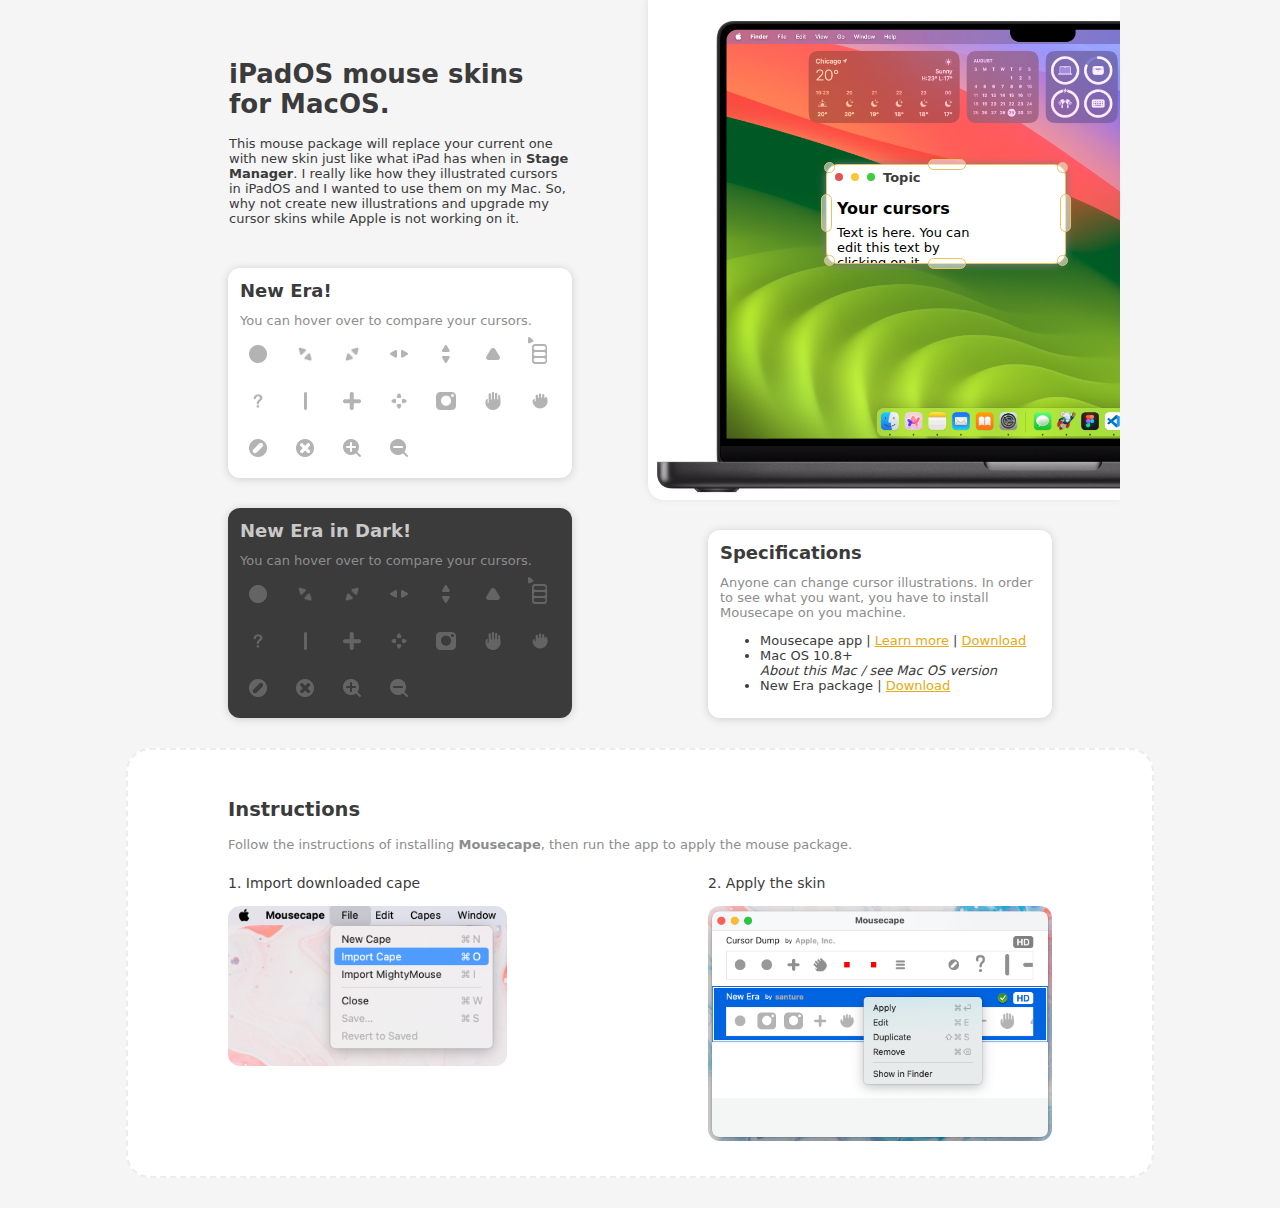
==== public/index.html @ 963faea1 "move to public" ====
<!DOCTYPE html>
<html lang="en">

<head>
  <meta charset="UTF-8">
  <meta name="viewport" content="width=device-width, initial-scale=1.0">
  <title>New Era - Mouse Package</title>
  <link rel="stylesheet" type="text/css" href="./resizable.css" />
</head>

<body>
  <div class="two-columns">
    <div class="column">
      <div class="empty-space-sm"></div>
      <div class="card-skeleton">
        <h1>iPadOS mouse skins for MacOS.</h1>
        <p>This mouse package will replace your current one with new skin just like what iPad has when in <strong>Stage Manager</strong>.
          I really like how they illustrated cursors in iPadOS and I wanted to use them on my Mac. So, why not create
          new illustrations and upgrade my cursor skins while Apple is not working on it. </p>
      </div>
      <div class="empty-space-sm"></div>
      <div class="card">
        <div class="card-title">New Era!</div>
        <div class="card-content">
          <p>You can hover over to compare your cursors.</p>
          <div id="light-icons">
          </div>
        </div>
      </div>
      <div class="empty-space-sm"></div>
      <div class="card dark">
        <div class="card-title">New Era in Dark!</div>
        <div class="card-content">
          <p>You can hover over to compare your cursors.</p>
          <div id="dark-icons">
          </div>
        </div>
      </div>
      <div class="empty-space-sm"></div>
    </div>
    <div class="column" id="">
      <div class="demo">
        <div class="screen" id="screen">
          <div class='resizable'>
            <div class='resizers'>
              <div class='resizer top-left'></div>
              <div class='resizer top'></div>
              <div class='resizer top-right'></div>
              <div class='resizer right'></div>
              <div class='resizer bottom-left'></div>
              <div class='resizer bottom'></div>
              <div class='resizer bottom-right'></div>
              <div class='resizer left'></div>
              <div class="note">
                <div class="note-header"><span class="red"></span><span class="yellow"></span><span
                    class="green"></span><span>Topic</span></div>
                <div class="note-content">
                  <div class="title">
                    <textarea rows="1">Your cursors</textarea>
                  </div>
                  <div> <textarea rows="3">Text is here. You can edit this text by clicking on it. </textarea></div>
                </div>
              </div>
            </div>
          </div>
        </div>
      </div>
      <div class="empty-space-sm"></div>
      <div class="card">
        <div class="card-title">Specifications</div>
        <div class="card-content">
          <div class="specifications">
            <p>Anyone can change cursor illustrations. In order to see what you want, you have to install Mousecape on
              you machine. </p>
            <ul>
              <li>
                <div>
                  Mousecape app | <a href="https://github.com/alexzielenski/Mousecape">Learn more</a> | <a
                    href="https://github.com/alexzielenski/Mousecape/releases">Download</a>
                </div>
              </li>
              <li>
                <div>
                  Mac OS 10.8+
                </div>
                <div>
                  <i>About this Mac / see Mac OS version</i>
                </div>
              </li>
              <li>
                New Era package | <a href="/capes/new-era.santure.cape">Download</a>
              </li>
            </ul>
          </div>
        </div>
      </div>
      <div class="empty-space-sm"></div>
    </div>
  </div>
  <div class="card-lg">
    <div class="card-header">
      <h2>Instructions</h2>
      <p>Follow the instructions of installing <strong>Mousecape</strong>, then run the app to apply the mouse package. </p>
      <br/>
    </div>
    <div class="two-columns">
      <div class="column">
        <div class="guide">
          <span>1. Import downloaded cape</span>
          <br/>
          <div>
            <img height="160" src="images/import.png"/>
          </div>
        </div>
      </div>
      <div class="column">
        <div class="guide">
          <span>2. Apply the skin</span>
          <br/>
          <div>
            <img width="344" src="images/apply.png"/>
          </div>
        </div>
      </div>
    </div>
  </div>
  <div class="empty-space-sm"></div>
  <script src="./resizable.js"></script>
  <script src="./icons.js"></script>
</body>

</html>
---- public/resizable.css ----
body,
html {
  background: #f5f5f5;
  color: #3b3b3b;
  margin: 0;
  padding: 0;
  box-sizing: 0;
  font-size: 13px;
  font-family: system-ui, -apple-system, BlinkMacSystemFont, 'Segoe UI', Roboto, Oxygen, Ubuntu, Cantarell, 'Open Sans', 'Helvetica Neue', sans-serif;
}

h4 {
  margin: 0;
}

.title textarea {
  font-size: 16px;
  font-weight: 600;

}

p,
textarea {
  font-size: 13px;
  margin: 0;
  font-family: system-ui, -apple-system, BlinkMacSystemFont, 'Segoe UI', Roboto, Oxygen, Ubuntu, Cantarell, 'Open Sans', 'Helvetica Neue', sans-serif;
}

textarea {
  border: none;
  appearance: none;
  resize: none;
  outline: none;
}

a {
  color: #e5aa14;
}

textarea::selection {
  background-color: #e8c26140;
  color: #e5aa14;
}

.note {
  overflow: hidden;
}
.note-header {
  height: 8px;
  display: inline-flex;
  gap: 8px;
  padding: 8px;
  width: 100%;    
  align-items: center;
  font-weight: 600;
}
.red, .yellow, .green {
  display: block;
  width: 8px;
  height: 8px;
  border-radius: 4px;
}
.red {
  background-color: #e55252;
}

.yellow {
  background-color: #ffc434;
}

.green {
  background-color: #3dcd3d;
}
.note-content {
  padding: 8px;
}
.resizable {
  width: 240px;
  height: 100px;
  position: absolute;
  top: 120px;
  left: 100px;
}

.resizable .resizers {
  width: 100%;
  height: 100%;
  border: 1px solid #e8c261;
  box-sizing: border-box;
  border-radius: 12px;
  overflow: hidden;
  box-shadow: 0 1px 8px #7b7b7b;
  background-color: white;
}

.resizable .resizers .resizer {
  border-radius: 9px;
  /*magic to turn square into circle*/
  background: rgba(255, 255, 255, 0.5);
  border: 1px solid #e8c261;
  position: absolute;
}

.resizer.top {
  left: 50%;
  top: -5px;
  width: 36px;
  height: 9px;
  cursor: ns-resize;
  transform: translate(-18px, 0px);
}

.resizer.right {
  right: -5px;
  bottom: 50%;
  width: 9px;
  height: 36px;
  cursor: ew-resize;
  transform: translate(0px, 18px);
}

.resizer.bottom {
  left: 50%;
  bottom: -5px;
  width: 36px;
  height: 9px;
  cursor: ns-resize;
  transform: translate(-18px, 0px);
}

.resizer.left {
  left: -5px;
  bottom: 50%;
  width: 9px;
  height: 36px;
  cursor: ew-resize;
  transform: translate(0px, 18px);
}

.resizer.top-right {
  right: -5px;
  top: -5px;
  width: 9px;
  height: 9px;
  cursor: nesw-resize;
  transform: translate(-3px, 3px);
}

.resizer.top-left {
  left: -5px;
  top: -5px;
  width: 9px;
  height: 9px;
  cursor: nwse-resize;
  transform: translate(3px, 3px);
}

.resizer.bottom-right {
  right: -5px;
  bottom: -5px;
  width: 9px;
  height: 9px;
  cursor: nwse-resize;
  transform: translate(-3px, -3px);
}

.resizer.bottom-left {
  left: -5px;
  bottom: -5px;
  width: 9px;
  height: 9px;
  cursor: nesw-resize;
  transform: translate(3px, -3px);
}

.moving-left {
  cursor: e-resize !important
}

.moving-right {
  cursor: w-resize !important
}

.moving-top {
  cursor: s-resize !important
}

.moving-bottom {
  cursor: n-resize !important
}

.moving-top-left {
  cursor: se-resize !important
}

.moving-top-right {
  cursor: sw-resize !important
}

.moving-bottom-left {
  cursor: ne-resize !important
}

.moving-bottom-right {
  cursor: nw-resize !important
}

.two-columns {
  display: flex;
  flex-direction: row;
  max-width: 960px;
  justify-content: center;
  flex-wrap: wrap;
  margin: auto;
}

.column {
  display: flex;
  flex-direction: column;
  min-width: 480px;
  width: 50%;
  overflow-x: auto;
}

.demo {
  height: 500px;
  background-image: url(./images/mbp-screen.png);
  background-repeat: no-repeat;
  background-size: 240%;
  background-position-x: 26%;
  border-bottom-left-radius: 16px;    
  box-shadow: 0 -2px 8px #dcdcdc;
  margin-left: 8px;
}

.screen {
  display: block;
  position: relative;
  width: 395px;
  height: 395px;
  top: 44px;
  left: 78px;
  overflow: hidden;
}
.card-skeleton {
  max-width: 342px;
  margin: auto;
}
.card {
  background-color: white;
  box-shadow: 0 1px 8px #cecece;
  padding: 12px;
  border-radius: 12px;
  max-width: 320px;
  width: 320px;
  margin: 0 auto;
}

.card.dark {
  background: #3b3b3b;
}

.card.dark {
  color: rgb(201, 201, 201);
}

.card p, .card-lg p {
  margin-bottom: 8px;
  color: rgb(141, 141, 141);
}

.card-title {
  font-size: 18px;
  margin-bottom: 12px;
  font-weight: 600;
}

.empty-space-sm {
  display: block;
  height: 30px;
}

.empty-space {
  display: block;
  height: 160px;
}

#light-icons,
#dark-icons {
  display: flex;
  flex-wrap: wrap;
  gap: 11px;
}

.icon {
  display: flex;
  align-items: center;
  justify-content: center;
}

.mouse-icon {
  width: 36px;
  height: 36px;
  display: flex;
  align-items: center;
  justify-content: center;
}

.one-column {
  width: 960px;
  margin: auto;
}

.row {
  display: inline-flex;
  margin: auto;
  width: 100%;
  justify-content: center;
  gap: 60px;
}
.card-lg {
  background-color: white;
  border-radius: 24px;
  width: 960px;
  margin: 0 auto;
  padding: 32px;
  border: 2px dashed #ececec;
}
.card-lg .card-header {
  width: calc(100% - 136px);
  margin: auto;
}
.guide {
  width: 344px;
  margin: 0 auto;
  display: flex;
  flex-direction: column;
  align-items: start;
  justify-content: flex-start;
}
.guide span {
  font-size: 14px;
}
.guide img{
  border-radius: 12px;
  max-width: 480px;
}
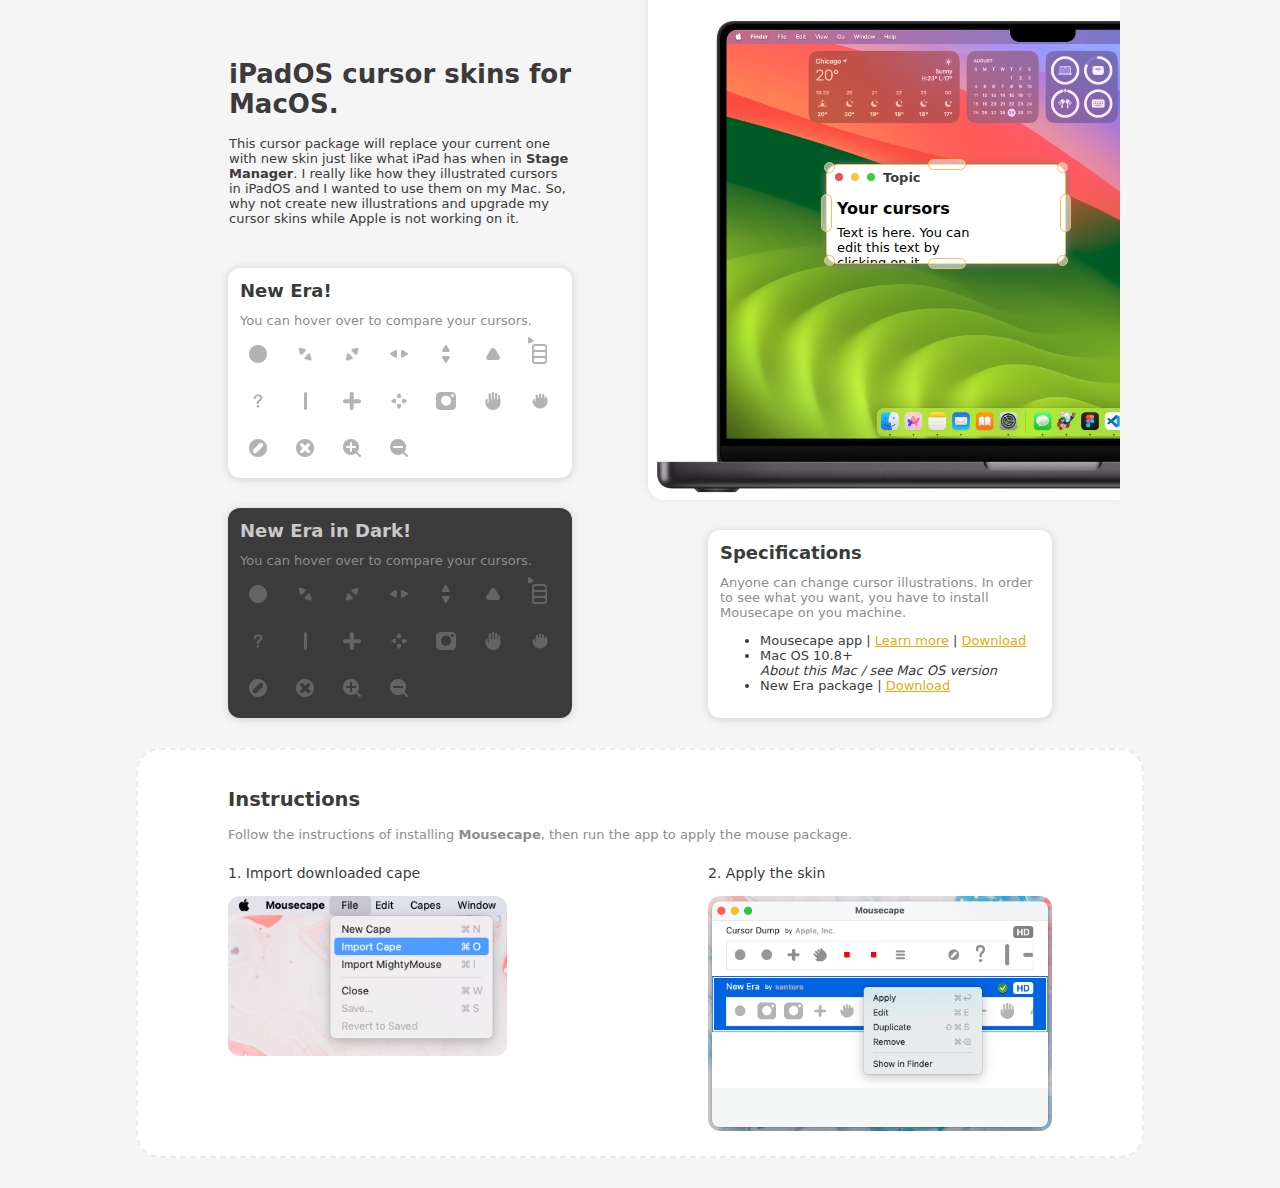
==== commit 8ea43396: "mobile responsive" ====
--- a/public/index.html
+++ b/public/index.html
@@ -13,8 +13,8 @@
     <div class="column">
       <div class="empty-space-sm"></div>
       <div class="card-skeleton">
-        <h1>iPadOS mouse skins for MacOS.</h1>
-        <p>This mouse package will replace your current one with new skin just like what iPad has when in <strong>Stage Manager</strong>.
+        <h1>iPadOS cursor skins for MacOS.</h1>
+        <p>This cursor package will replace your current one with new skin just like what iPad has when in <strong>Stage Manager</strong>.
           I really like how they illustrated cursors in iPadOS and I wanted to use them on my Mac. So, why not create
           new illustrations and upgrade my cursor skins while Apple is not working on it. </p>
       </div>
@@ -75,7 +75,7 @@
             <ul>
               <li>
                 <div>
-                  Mousecape app | <a href="https://github.com/alexzielenski/Mousecape">Learn more</a> | <a
+                  Mousecape app | <a target="_blank" href="https://github.com/alexzielenski/Mousecape">Learn more</a> | <a target="_blank"
                     href="https://github.com/alexzielenski/Mousecape/releases">Download</a>
                 </div>
               </li>
--- a/public/resizable.css
+++ b/public/resizable.css
@@ -6,8 +6,10 @@
   padding: 0;
   box-sizing: 0;
   font-size: 13px;
+  overflow-x: hidden;
   font-family: system-ui, -apple-system, BlinkMacSystemFont, 'Segoe UI', Roboto, Oxygen, Ubuntu, Cantarell, 'Open Sans', 'Helvetica Neue', sans-serif;
 }
+
 
 h4 {
   margin: 0;
@@ -212,6 +214,7 @@
   justify-content: center;
   flex-wrap: wrap;
   margin: auto;
+  overflow-x: hidden;
 }
 
 .column {
@@ -321,15 +324,16 @@
 .card-lg {
   background-color: white;
   border-radius: 24px;
-  width: 960px;
+  max-width: 960px;
   margin: 0 auto;
-  padding: 32px;
+  padding: 22px;
   border: 2px dashed #ececec;
 }
 .card-lg .card-header {
   width: calc(100% - 136px);
   margin: auto;
 }
+
 .guide {
   width: 344px;
   margin: 0 auto;
@@ -344,4 +348,11 @@
 .guide img{
   border-radius: 12px;
   max-width: 480px;
-}+}
+
+@media screen and (max-width: 600px) {
+  .card-lg .card-header {
+    width: calc(100%);
+    margin: auto;
+  }
+}
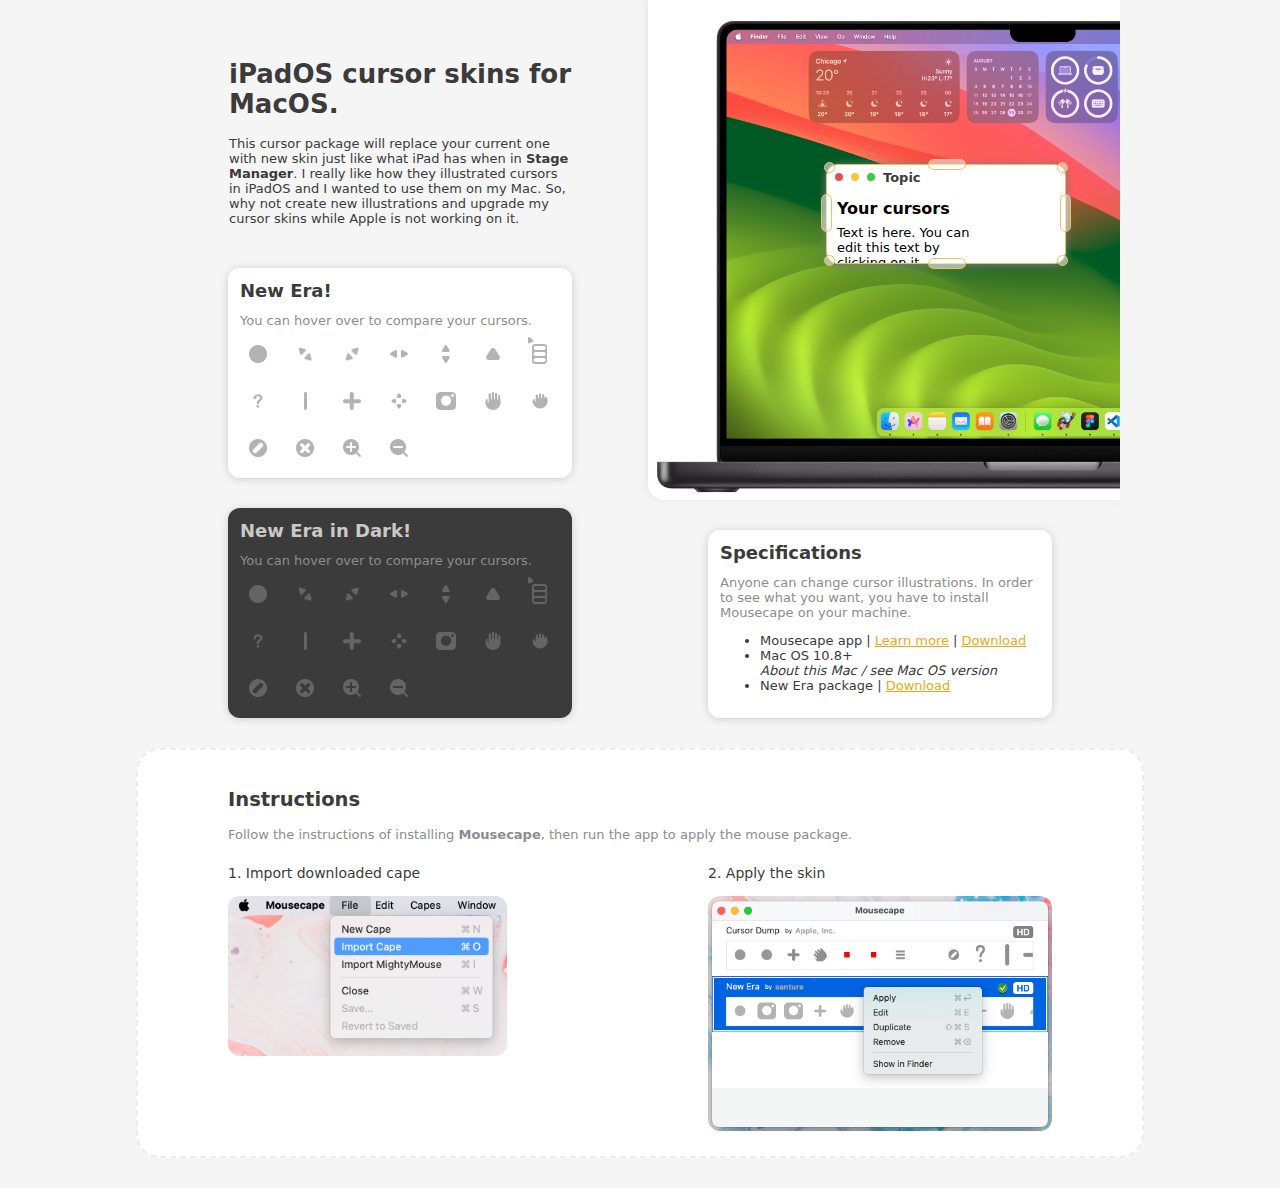
==== commit faaf43df: "Update index.html" ====
--- a/public/index.html
+++ b/public/index.html
@@ -71,7 +71,7 @@
         <div class="card-content">
           <div class="specifications">
             <p>Anyone can change cursor illustrations. In order to see what you want, you have to install Mousecape on
-              you machine. </p>
+              your machine. </p>
             <ul>
               <li>
                 <div>
@@ -88,7 +88,7 @@
                 </div>
               </li>
               <li>
-                New Era package | <a href="/capes/new-era.santure.cape">Download</a>
+                New Era package | <a download="new-era.santure.cape" href="./capes/new-era.santure.cape">Download</a>
               </li>
             </ul>
           </div>
--- a/public/resizable.css
+++ b/public/resizable.css
@@ -222,7 +222,7 @@
   flex-direction: column;
   min-width: 480px;
   width: 50%;
-  overflow-x: auto;
+  overflow-x: hidden;
 }
 
 .demo {
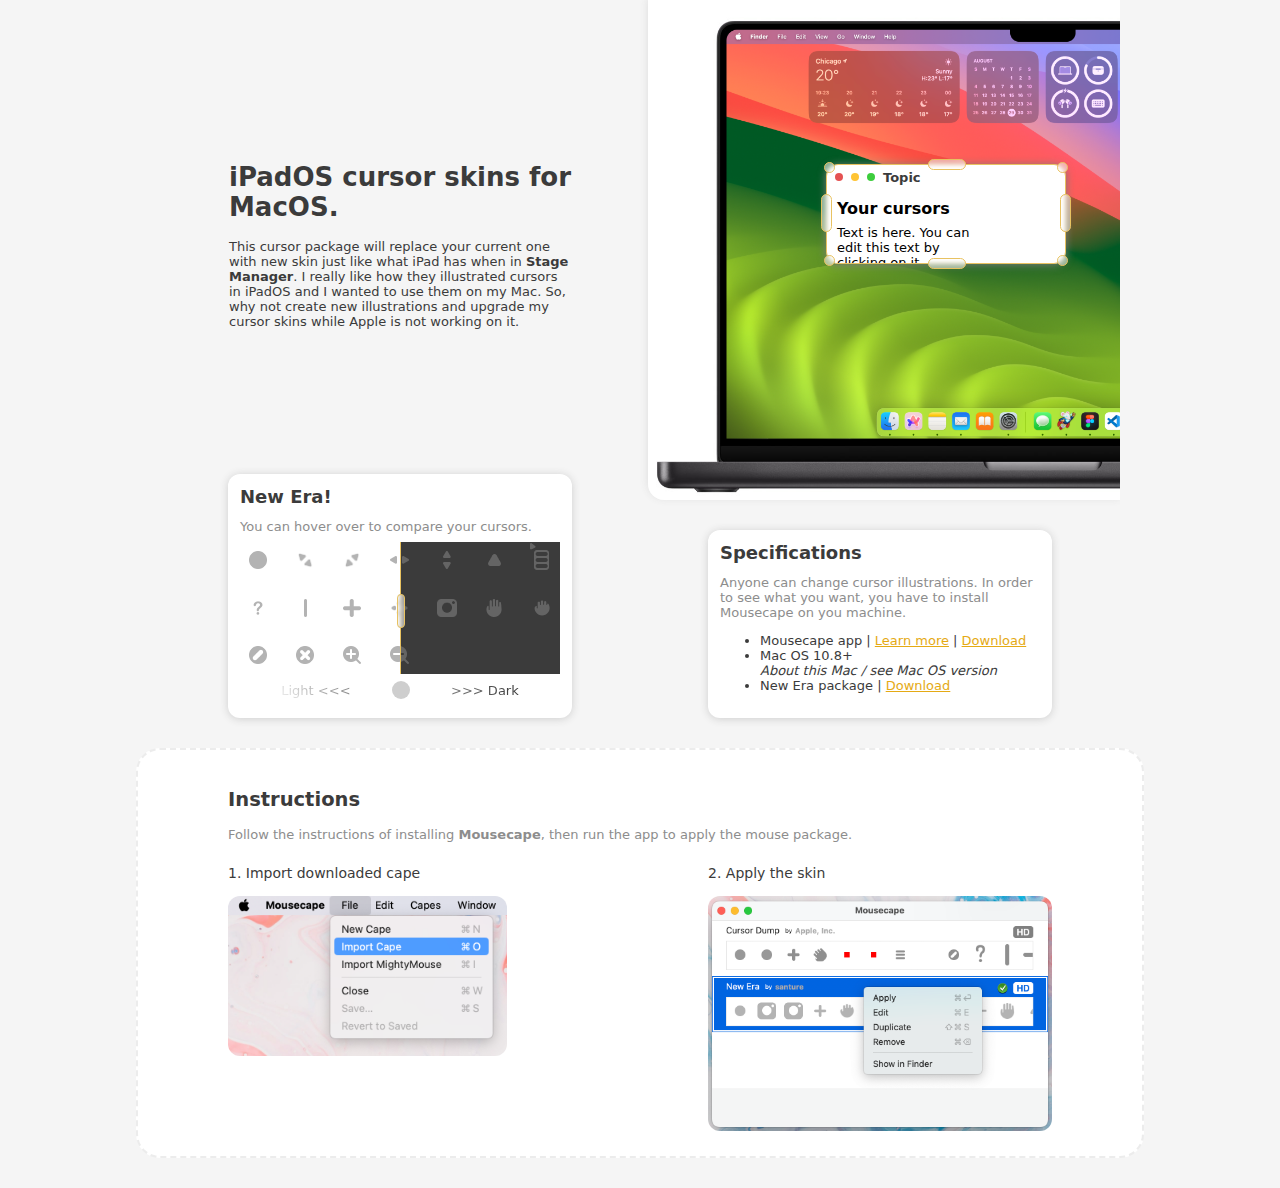
==== commit 958b429c: "slider" ====
--- a/public/index.html
+++ b/public/index.html
@@ -14,7 +14,8 @@
       <div class="empty-space-sm"></div>
       <div class="card-skeleton">
         <h1>iPadOS cursor skins for MacOS.</h1>
-        <p>This cursor package will replace your current one with new skin just like what iPad has when in <strong>Stage Manager</strong>.
+        <p>This cursor package will replace your current one with new skin just like what iPad has when in <strong>Stage
+            Manager</strong>.
           I really like how they illustrated cursors in iPadOS and I wanted to use them on my Mac. So, why not create
           new illustrations and upgrade my cursor skins while Apple is not working on it. </p>
       </div>
@@ -23,19 +24,23 @@
         <div class="card-title">New Era!</div>
         <div class="card-content">
           <p>You can hover over to compare your cursors.</p>
-          <div id="light-icons">
+          <div class="both-icons">
+            <div id="light-icons">
+            </div>
+            <div id="dark-icons">
+            </div>
+            <div id="handler">
+              <div class="slider"></div>
+            </div>
+          </div>
+          <div class="bottom-caption">
+            <span class="light-indicator">Light    <<<</span>
+            <span class="drag-indicator"></span>
+            <span class="dark-indicator"> >>> Dark</span>
           </div>
         </div>
       </div>
-      <div class="empty-space-sm"></div>
-      <div class="card dark">
-        <div class="card-title">New Era in Dark!</div>
-        <div class="card-content">
-          <p>You can hover over to compare your cursors.</p>
-          <div id="dark-icons">
-          </div>
-        </div>
-      </div>
+
       <div class="empty-space-sm"></div>
     </div>
     <div class="column" id="">
@@ -71,12 +76,12 @@
         <div class="card-content">
           <div class="specifications">
             <p>Anyone can change cursor illustrations. In order to see what you want, you have to install Mousecape on
-              your machine. </p>
+              you machine. </p>
             <ul>
               <li>
                 <div>
-                  Mousecape app | <a target="_blank" href="https://github.com/alexzielenski/Mousecape">Learn more</a> | <a target="_blank"
-                    href="https://github.com/alexzielenski/Mousecape/releases">Download</a>
+                  Mousecape app | <a target="_blank" href="https://github.com/alexzielenski/Mousecape">Learn more</a> |
+                  <a target="_blank" href="https://github.com/alexzielenski/Mousecape/releases">Download</a>
                 </div>
               </li>
               <li>
@@ -100,25 +105,26 @@
   <div class="card-lg">
     <div class="card-header">
       <h2>Instructions</h2>
-      <p>Follow the instructions of installing <strong>Mousecape</strong>, then run the app to apply the mouse package. </p>
-      <br/>
+      <p>Follow the instructions of installing <strong>Mousecape</strong>, then run the app to apply the mouse package.
+      </p>
+      <br />
     </div>
     <div class="two-columns">
       <div class="column">
         <div class="guide">
           <span>1. Import downloaded cape</span>
-          <br/>
+          <br />
           <div>
-            <img height="160" src="images/import.png"/>
+            <img height="160" src="images/import.png" />
           </div>
         </div>
       </div>
       <div class="column">
         <div class="guide">
           <span>2. Apply the skin</span>
-          <br/>
+          <br />
           <div>
-            <img width="344" src="images/apply.png"/>
+            <img width="344" src="images/apply.png" />
           </div>
         </div>
       </div>
@@ -127,6 +133,7 @@
   <div class="empty-space-sm"></div>
   <script src="./resizable.js"></script>
   <script src="./icons.js"></script>
+  <script src="./slider.js"></script>
 </body>
 
 </html>--- a/public/resizable.css
+++ b/public/resizable.css
@@ -100,6 +100,7 @@
   /*magic to turn square into circle*/
   background: rgba(255, 255, 255, 0.5);
   border: 1px solid #e8c261;
+  backdrop-filter: blur(2px);
   position: absolute;
 }
 
@@ -288,11 +289,57 @@
   height: 160px;
 }
 
+.both-icons {
+  position: relative;
+  height: 132px;
+}
+
 #light-icons,
 #dark-icons {
-  display: flex;
-  flex-wrap: wrap;
+  display: grid;
+  grid-template-columns: auto auto auto auto auto auto auto;
+
+  max-width: 320px;
+  height: 132px;
   gap: 11px;
+  position: absolute;
+  overflow: hidden;
+}
+
+#light-icons {
+  background-color: #ffffff;
+  z-index: 1;
+  width: 160px;
+}
+
+#dark-icons {
+  background-color: #3b3b3b;
+  width: 320px;
+}
+
+#handler {
+  width: 1px;
+  height: 132px;
+  background-color: #e8c261;
+  display: block;
+  z-index: 2;
+  position: absolute;
+  left: 160px;
+  top: 0;
+  cursor: ew-resize;
+}
+
+.slider {
+  border-radius: 9px;
+  /*magic to turn square into circle*/
+  background: rgba(255, 255, 255, 0.5);
+  border: 1px solid #e8c261;
+  backdrop-filter: blur(2px);
+  width: 6px;
+  height: 32px;
+  left: -3px;
+  top: 52px;
+  position: absolute;
 }
 
 .icon {
@@ -356,3 +403,46 @@
     margin: auto;
   }
 }
+
+.bottom-caption {
+  display: inline-flex;
+  align-items: center;
+  justify-content: space-evenly;
+  width: 100%;
+  height: 32px;
+}
+
+.drag-indicator {
+  display: block;
+  width: 18px;
+  height: 18px;
+  border-radius: 16px;
+  background-color: #cecece;
+	animation: pulse 2s infinite;
+}
+
+@keyframes pulse {
+	0% {
+		opacity: 1;
+	}
+
+	50% {
+		opacity: 0.4;
+	}
+
+	100% {
+		opacity: 1;
+	}
+}
+
+.light-indicator {
+  background: -webkit-linear-gradient(45deg, #eee, #7e7e7e);
+  -webkit-background-clip: text;
+  -webkit-text-fill-color: transparent;
+}
+
+.dark-indicator {
+  background: -webkit-linear-gradient(45deg, #7e7e7e, #333);
+  -webkit-background-clip: text;
+  -webkit-text-fill-color: transparent;
+}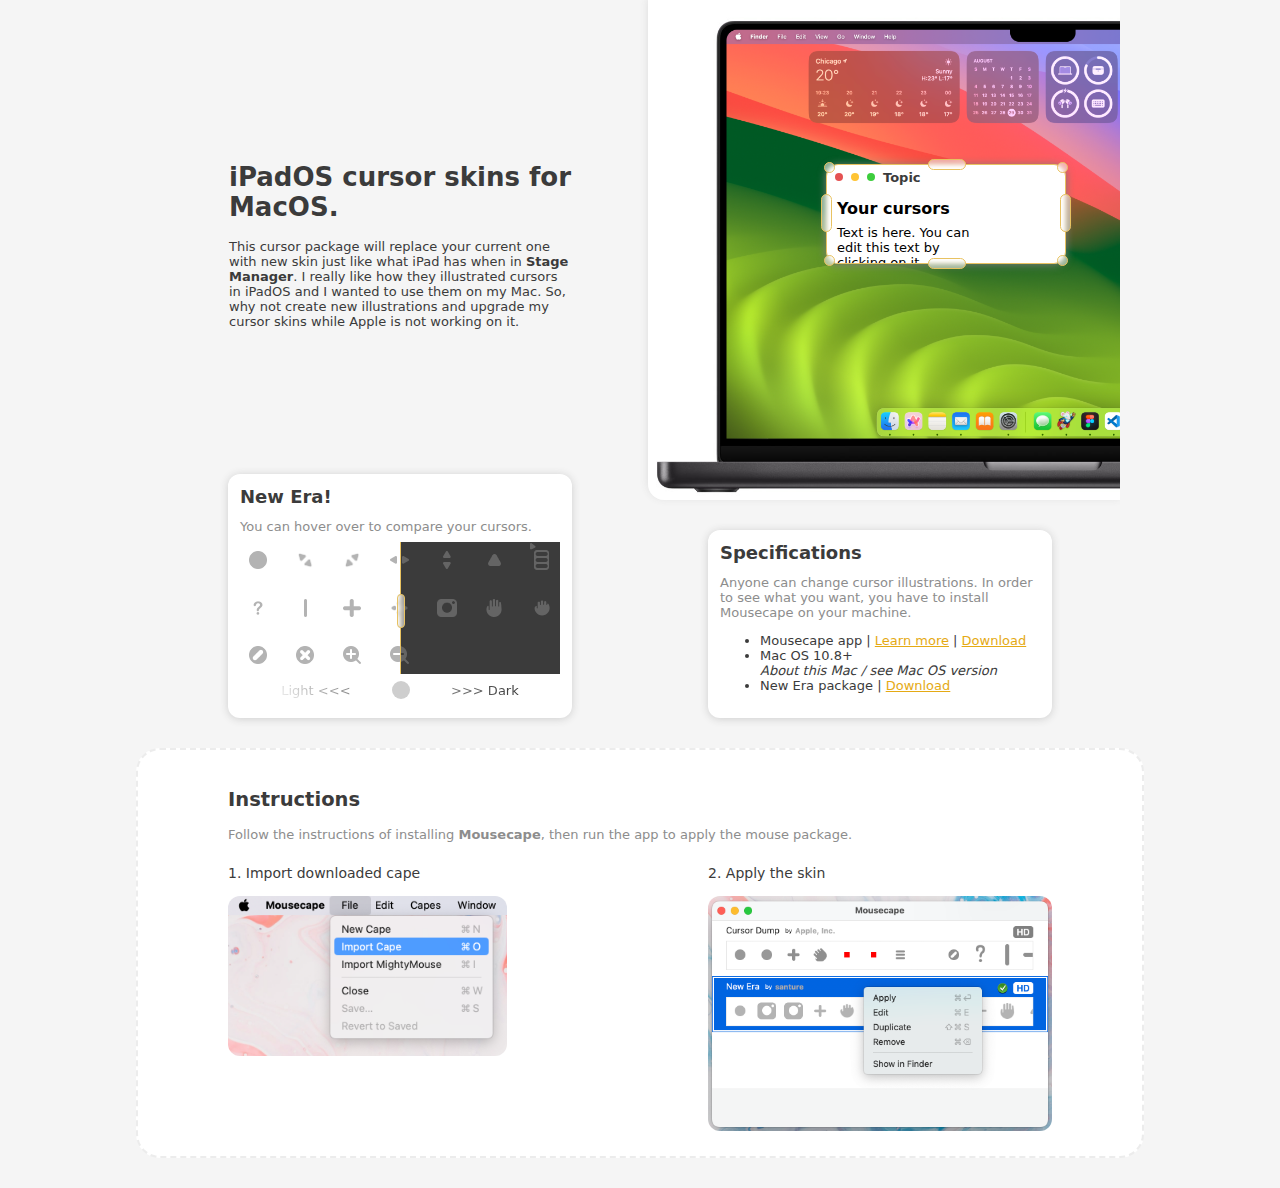
==== commit 66cd9383: "Merge branch 'main' of https://github.com/saintur/new-era" ====
--- a/public/index.html
+++ b/public/index.html
@@ -76,7 +76,7 @@
         <div class="card-content">
           <div class="specifications">
             <p>Anyone can change cursor illustrations. In order to see what you want, you have to install Mousecape on
-              you machine. </p>
+              your machine. </p>
             <ul>
               <li>
                 <div>
